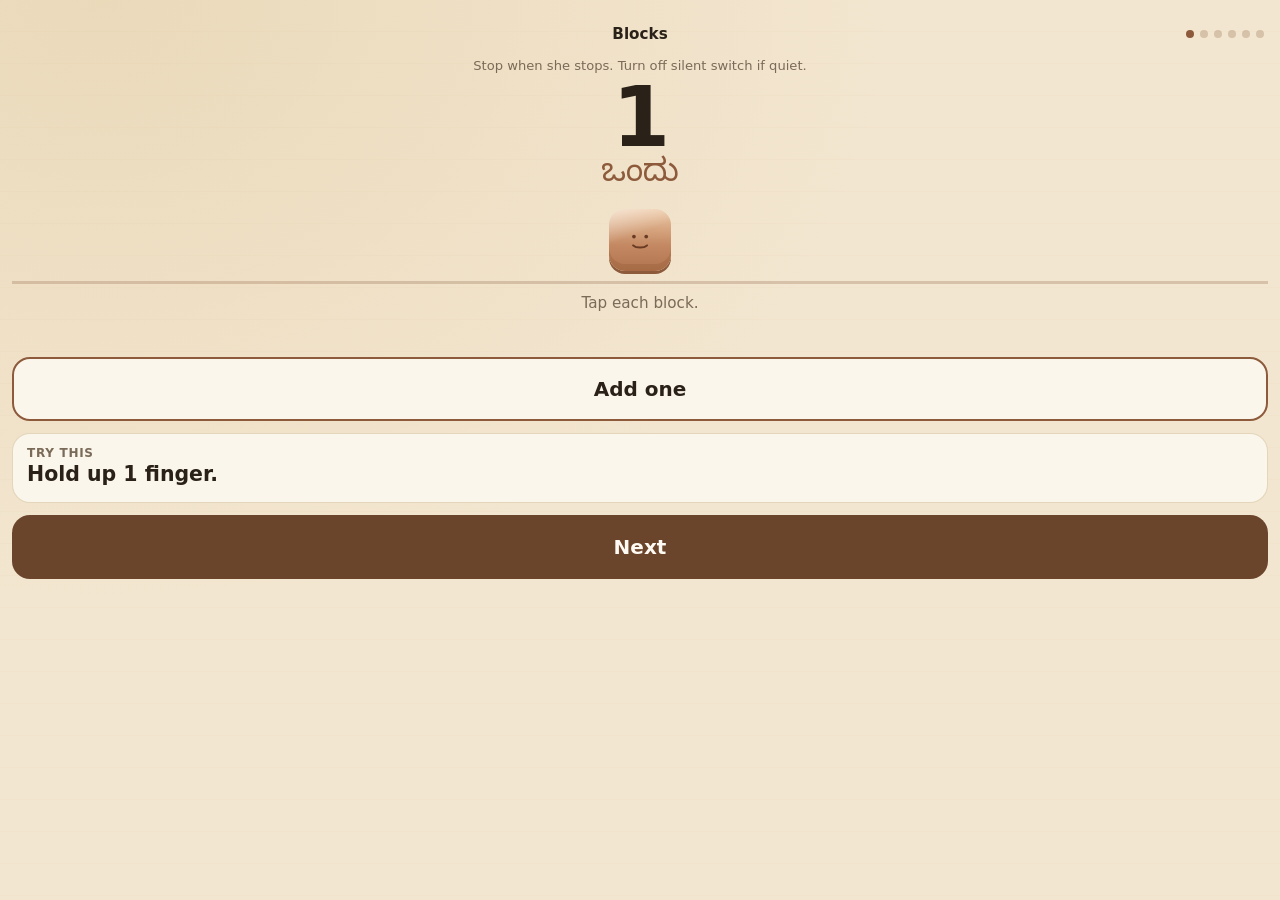
==== blocks.html @ 79385023 "Add a clay-block counting page for numbers 1 to 5. One phone screen per number, with a tap to count," ====
<!DOCTYPE html>
<html lang="en">
<head>
<meta charset="utf-8"/>
<meta name="viewport" content="width=device-width, initial-scale=1, maximum-scale=1, user-scalable=no"/>
<meta name="robots" content="noindex,nofollow"/>
<meta name="color-scheme" content="light"/>
<meta name="theme-color" content="#f3e6d0"/>
<link rel="icon" href="data:image/svg+xml,%3Csvg xmlns='http://www.w3.org/2000/svg' viewBox='0 0 16 16'%3E%3Crect width='16' height='16' rx='3' fill='%23c48962'/%3E%3C/svg%3E"/>
<title>Blocks</title>
<!--
  Kannada words use a subset of Noto Sans Kannada.
  Copyright 2018 Google Inc. All Rights Reserved.
  Licensed under the SIL Open Font License, Version 1.1.
  http://scripts.sil.org/OFL
-->
<style>
@font-face{
  font-family:"Blocks Kannada";
  src:url("[data-uri]") format("woff2");
  font-weight:400;
  font-style:normal;
  font-display:block;
}
:root{
  --paper:#f3e6d0;
  --card:#fbf6eb;
  --ink:#2a2218;
  --muted:#7a6a58;
  --clay:#c48962;
  --clay-deep:#6b442c;
  --edge:#8d5a3c;
  --leaf:#6a8a5c;
  --line:rgba(141,98,68,.28);
}
*{box-sizing:border-box;-webkit-tap-highlight-color:transparent}
html{background:var(--paper)}
html,body{margin:0;color:var(--ink)}
body{
  min-height:100vh;
  min-height:100dvh;
  font-family:ui-rounded,"Avenir Next Rounded","Hiragino Maru Gothic ProN",system-ui,-apple-system,sans-serif;
  background-color:var(--paper);
  background-image:
    radial-gradient(ellipse at 8% 0%,rgba(196,160,86,.18),transparent 48%),
    repeating-linear-gradient(to bottom,transparent 0 31px,rgba(160,120,70,.055) 32px);
  padding:10px 12px calc(12px + env(safe-area-inset-bottom));
  user-select:none;
  -webkit-user-select:none;
}
button{font:inherit;color:inherit;cursor:pointer;touch-action:manipulation}
h1{font-weight:800;letter-spacing:-.03em}
.top{
  display:grid;
  grid-template-columns:1fr auto 1fr;
  align-items:center;
  min-height:48px;
}
.back{
  justify-self:start;
  min-width:48px;
  min-height:48px;
  padding:8px 10px;
  border:0;
  background:transparent;
  color:var(--edge);
  font-weight:800;
  font-size:1.05rem;
  border-radius:12px;
}
.back.is-off{visibility:hidden}
.brand{margin:0;font-size:.95rem;font-weight:800;text-align:center}
.dots{justify-self:end;display:flex;gap:6px;padding-right:4px}
.dots i{
  width:8px;height:8px;border-radius:50%;
  background:rgba(141,98,68,.28);
  display:block;
}
.dots i.on{background:var(--edge)}
.stop{
  margin:0 0 8px;
  text-align:center;
  color:var(--muted);
  font-size:.82rem;
}
.numeral{
  margin:2px 0 0;
  text-align:center;
  font-size:5.2rem;
  line-height:.9;
}
.kannada{
  margin:2px 0 8px;
  text-align:center;
  font-family:"Blocks Kannada","Noto Sans Kannada","Kannada MN",sans-serif;
  font-size:2rem;
  line-height:1.2;
  color:var(--edge);
  min-height:2.4rem;
}
#blocks{
  display:flex;
  flex-wrap:wrap;
  justify-content:center;
  align-items:flex-end;
  gap:6px;
  min-height:80px;
  margin:4px 0 10px;
  padding:4px 0 10px;
  border-bottom:3px solid var(--line);
}
.cube{
  width:62px;
  height:62px;
  padding:0;
  border:0;
  border-radius:16px;
  background:
    linear-gradient(160deg,rgba(255,255,255,.5),transparent 42%),
    linear-gradient(#edc9a6,#c48962 58%,#b0754e);
  box-shadow:inset 0 -7px 0 rgba(110,60,30,.16),0 3px 0 var(--edge);
  color:#6a3b24;
  display:inline-flex;
  align-items:center;
  justify-content:center;
}
.cube:active{transform:translateY(2px)}
.cube.counted{box-shadow:inset 0 -7px 0 rgba(110,60,30,.16),0 3px 0 var(--edge),0 0 0 3px var(--leaf)}
.cube.arrive{animation:settle .22s ease-out}
@keyframes settle{from{transform:translateY(-12px);opacity:.35}}
.seed{width:68%;height:68%;display:block}
.hint,.said,.fact-line,.lead{
  text-align:center;
  margin:0;
}
.hint{color:var(--muted);font-size:.95rem}
.said{
  min-height:1.5em;
  margin:6px 0 10px;
  font-size:1.2rem;
  font-weight:800;
}
.said .kn{
  font-family:"Blocks Kannada","Noto Sans Kannada","Kannada MN",sans-serif;
  font-weight:400;
  color:var(--edge);
}
.slot,.next{
  width:100%;
  min-height:64px;
  border-radius:18px;
  font-size:1.25rem;
  font-weight:800;
}
.slot{
  border:2.5px solid var(--edge);
  background:var(--card);
  margin:0 0 12px;
}
.slot:active,.next:active{transform:scale(.99)}
.world{
  background:var(--card);
  border-radius:18px;
  padding:12px 14px 14px;
  margin:0 0 12px;
  border:1.5px solid rgba(168,130,60,.28);
}
.kicker{
  margin:0 0 2px;
  font-size:.75rem;
  font-weight:800;
  letter-spacing:.06em;
  text-transform:uppercase;
  color:var(--muted);
}
.world-text{
  margin:0;
  font-size:1.28rem;
  font-weight:800;
  line-height:1.25;
}
.next{
  border:0;
  background:var(--clay-deep);
  color:#fffaf3;
  position:sticky;
  bottom:0;
}
.lead{color:var(--muted);font-size:1rem;margin:0 0 6px}
.together-title{
  margin:0 0 4px;
  text-align:center;
  font-size:2rem;
}
.fact{
  background:var(--card);
  border:1.5px solid rgba(168,130,60,.28);
  border-radius:18px;
  padding:8px 10px 10px;
  margin:0 0 10px;
}
.fact-num{
  margin:0;
  text-align:center;
  font-size:1.8rem;
  font-weight:800;
  line-height:1;
}
.piles{
  display:flex;
  align-items:flex-end;
  justify-content:center;
  gap:8px;
  margin-top:6px;
}
.pile{
  min-width:72px;
  min-height:56px;
  padding:8px 10px;
  border-radius:16px;
  border:2px dashed rgba(141,98,68,.5);
  background:transparent;
}
.pile:active{background:rgba(196,160,86,.22)}
.stack{display:flex;flex-direction:column-reverse;align-items:center;gap:4px}
.pile .cube{width:40px;height:40px;border-radius:12px;box-shadow:inset 0 -4px 0 rgba(110,60,30,.16),0 2px 0 var(--edge);pointer-events:none}
.and{font-weight:800;color:var(--muted);padding-bottom:14px}
.fact-line{font-weight:800;margin-top:6px;min-height:1.3em}
.sr{
  position:absolute;
  width:1px;height:1px;
  padding:0;margin:-1px;
  overflow:hidden;
  clip:rect(0 0 0 0);
  white-space:nowrap;
  border:0;
}
@media (max-width:380px){
  .cube{width:52px;height:52px;border-radius:14px}
  .numeral{font-size:4.4rem}
}
@media (prefers-reduced-motion:reduce){
  .cube.arrive{animation:none}
}
</style>
</head>
<body>
<header class="top">
  <button class="back" id="back" type="button">← Back</button>
  <p class="brand">Blocks</p>
  <div class="dots" id="dots" aria-hidden="true"></div>
</header>
<p class="stop">Stop when she stops. Turn off silent switch if quiet.</p>
<main id="stage"></main>
<script>
/* Original clay cubes for this page. One repeated seed mark, earth clay, no names.
   Do not import television number-character names, rainbow colours, songs, or faces. */
(function () {
  'use strict';

  var NUMBERS = [
    { n: 1, en: 'one', kn: 'ಒಂದು', world: 'Hold up 1 finger.' },
    { n: 2, en: 'two', kn: 'ಎರಡು', world: 'Find 2 shoes.' },
    { n: 3, en: 'three', kn: 'ಮೂರು', world: 'Build 3 with your blocks.' },
    { n: 4, en: 'four', kn: 'ನಾಲ್ಕು', world: 'Find 4 spoons.' },
    { n: 5, en: 'five', kn: 'ಐದು', world: 'Clap 5 times.' }
  ];
  var SIX = { en: 'six' };

  var index = 0;
  var six = false;
  var arrived = false;
  var line = '';
  var joined = { 4: false, 5: false };
  var factLine = { 4: '2 and 2', 5: '3 and 2' };
  var pendingKn = '';

  var stage = document.getElementById('stage');
  var backBtn = document.getElementById('back');
  var dots = document.getElementById('dots');

  function knVoice() {
    var synth = window.speechSynthesis;
    if (!synth || !synth.getVoices) return null;
    var list = [];
    try { list = synth.getVoices() || []; } catch (e) { return null; }
    for (var i = 0; i < list.length; i++) {
      var lang = String(list[i].lang || '').toLowerCase();
      if (lang.indexOf('kn') === 0) return list[i];
    }
    return null;
  }

  function say(en, kn) {
    var synth = window.speechSynthesis;
    if (!synth || !en) return;
    try { synth.cancel(); } catch (e) {}
    try {
      var u = new SpeechSynthesisUtterance(en);
      u.lang = 'en-US';
      u.rate = 0.88;
      synth.speak(u);
    } catch (e) {}
    pendingKn = kn || '';
    if (!kn) return;
    var voice = knVoice();
    if (!voice) return;
    pendingKn = '';
    speakKn(kn, voice);
  }

  function speakKn(kn, voice) {
    var synth = window.speechSynthesis;
    if (!synth) return;
    try {
      var k = new SpeechSynthesisUtterance(kn);
      k.lang = voice.lang || 'kn-IN';
      k.rate = 0.85;
      try { k.voice = voice; } catch (e2) {}
      synth.speak(k);
    } catch (e3) {}
  }

  function wordFor(count) {
    if (count >= 1 && count <= 5) return NUMBERS[count - 1];
    if (count === 6) return SIX;
    return null;
  }

  function seed() {
    var ns = 'http://www.w3.org/2000/svg';
    var svg = document.createElementNS(ns, 'svg');
    svg.setAttribute('class', 'seed');
    svg.setAttribute('viewBox', '0 0 48 48');
    svg.setAttribute('aria-hidden', 'true');
    function dot(cx) {
      var c = document.createElementNS(ns, 'circle');
      c.setAttribute('cx', String(cx));
      c.setAttribute('cy', '20');
      c.setAttribute('r', '2.1');
      c.setAttribute('fill', 'currentColor');
      return c;
    }
    var path = document.createElementNS(ns, 'path');
    path.setAttribute('d', 'M16 30c3.4 3.4 12.6 3.4 16 0');
    path.setAttribute('fill', 'none');
    path.setAttribute('stroke', 'currentColor');
    path.setAttribute('stroke-width', '2.2');
    path.setAttribute('stroke-linecap', 'round');
    svg.appendChild(dot(17));
    svg.appendChild(dot(31));
    svg.appendChild(path);
    return svg;
  }

  function cube(asButton, isArrive) {
    var el = document.createElement(asButton ? 'button' : 'span');
    if (asButton) el.type = 'button';
    el.className = 'cube' + (isArrive ? ' arrive' : '');
    el.appendChild(seed());
    if (asButton) el.setAttribute('aria-label', 'Block');
    return el;
  }

  function setSaid(node, text, kn) {
    node.textContent = '';
    node.appendChild(document.createTextNode(text));
    if (kn) {
      node.appendChild(document.createTextNode(' · '));
      var span = document.createElement('span');
      span.className = 'kn';
      span.lang = 'kn';
      span.textContent = kn;
      node.appendChild(span);
    }
  }

  function paintDots() {
    dots.textContent = '';
    for (var i = 0; i < 6; i++) {
      var mark = document.createElement('i');
      if (i === index) mark.className = 'on';
      dots.appendChild(mark);
    }
  }

  function renderNumber() {
    var info = NUMBERS[index];
    var show = six ? 6 : info.n;
    var screen = document.createElement('section');
    screen.id = 'screen-number';
    screen.setAttribute('data-n', String(show));

    var h = document.createElement('h1');
    h.className = 'numeral';
    h.id = 'numeral';
    h.textContent = String(show);
    screen.appendChild(h);

    var kn = document.createElement('p');
    kn.className = 'kannada';
    kn.id = 'kannada';
    kn.lang = 'kn';
    if (!six) kn.textContent = info.kn;
    screen.appendChild(kn);

    var row = document.createElement('div');
    row.id = 'blocks';
    for (var i = 0; i < show; i++) {
      var b = cube(true, arrived && i === show - 1);
      b.addEventListener('click', onBlock);
      row.appendChild(b);
    }
    screen.appendChild(row);
    arrived = false;

    var hint = document.createElement('p');
    hint.className = 'hint';
    hint.id = 'hint';
    hint.textContent = 'Tap each block.';
    screen.appendChild(hint);

    var said = document.createElement('p');
    said.className = 'said';
    said.id = 'said';
    said.setAttribute('aria-live', 'polite');
    said.textContent = line;
    screen.appendChild(said);

    var slot = document.createElement('button');
    slot.className = 'slot';
    slot.id = 'add-one';
    slot.type = 'button';
    if (six) {
      slot.textContent = 'Back to 5';
      slot.addEventListener('click', function () {
        six = false;
        line = '';
        render();
      });
    } else {
      slot.textContent = 'Add one';
      slot.addEventListener('click', onAdd);
    }
    screen.appendChild(slot);

    var world = document.createElement('aside');
    world.className = 'world';
    world.id = 'world';
    var kicker = document.createElement('p');
    kicker.className = 'kicker';
    kicker.textContent = 'Try this';
    var wt = document.createElement('p');
    wt.className = 'world-text';
    wt.id = 'world-text';
    wt.textContent = six ? 'Six is for another day.' : info.world;
    world.appendChild(kicker);
    world.appendChild(wt);
    screen.appendChild(world);

    screen.appendChild(nextButton('Next'));
    stage.appendChild(screen);
  }

  function pile(count) {
    var btn = document.createElement('button');
    btn.type = 'button';
    btn.className = 'pile';
    btn.setAttribute('aria-label', count + (count === 1 ? ' block' : ' blocks'));
    var stack = document.createElement('span');
    stack.className = 'stack';
    for (var i = 0; i < count; i++) stack.appendChild(cube(false, false));
    btn.appendChild(stack);
    return btn;
  }

  function renderFact(total, parts) {
    var section = document.createElement('section');
    section.className = 'fact';
    section.id = 'fact-' + total;
    section.setAttribute('data-total', String(total));
    section.setAttribute('data-joined', joined[total] ? 'true' : 'false');

    var num = document.createElement('p');
    num.className = 'fact-num';
    num.textContent = String(total);
    section.appendChild(num);

    var piles = document.createElement('div');
    piles.className = 'piles';
    if (joined[total]) {
      var one = pile(total);
      one.addEventListener('click', function () { toggleFact(total, parts); });
      piles.appendChild(one);
    } else {
      var left = pile(parts[0]);
      var right = pile(parts[1]);
      var go = function () { toggleFact(total, parts); };
      left.addEventListener('click', go);
      right.addEventListener('click', go);
      var and = document.createElement('span');
      and.className = 'and';
      and.textContent = 'and';
      piles.appendChild(left);
      piles.appendChild(and);
      piles.appendChild(right);
    }
    section.appendChild(piles);

    var lineEl = document.createElement('p');
    lineEl.className = 'fact-line';
    lineEl.textContent = factLine[total];
    section.appendChild(lineEl);
    return section;
  }

  function renderTogether() {
    var screen = document.createElement('section');
    screen.id = 'screen-together';

    var h = document.createElement('h1');
    h.className = 'together-title';
    h.textContent = 'Together';
    screen.appendChild(h);

    var lead = document.createElement('p');
    lead.className = 'lead';
    lead.textContent = 'Tap to join. Tap to split.';
    screen.appendChild(lead);

    screen.appendChild(renderFact(4, [2, 2]));
    screen.appendChild(renderFact(5, [3, 2]));

    var said = document.createElement('p');
    said.className = 'said sr';
    said.id = 'said';
    said.setAttribute('aria-live', 'polite');
    said.textContent = line;
    screen.appendChild(said);

    var next = nextButton('Again');
    screen.appendChild(next);
    stage.appendChild(screen);
  }

  function nextButton(label) {
    var btn = document.createElement('button');
    btn.type = 'button';
    btn.className = 'next';
    btn.id = 'next';
    btn.textContent = label;
    btn.addEventListener('click', onNext);
    return btn;
  }

  function render() {
    stage.textContent = '';
    paintDots();
    backBtn.classList.toggle('is-off', index === 0);
    backBtn.disabled = index === 0;
    if (index < 5) renderNumber();
    else renderTogether();
  }

  function onBlock(ev) {
    var btn = ev.currentTarget;
    var row = document.getElementById('blocks');
    var blocks = row.querySelectorAll('.cube');
    var n = btn.getAttribute('data-count');
    if (!n) {
      var used = 0;
      for (var i = 0; i < blocks.length; i++) if (blocks[i].getAttribute('data-count')) used++;
      n = String(used + 1);
      btn.setAttribute('data-count', n);
      btn.classList.add('counted');
      btn.setAttribute('aria-label', 'Block ' + n);
    }
    var info = wordFor(Number(n));
    if (!info) return;
    var said = document.getElementById('said');
    if (said) setSaid(said, info.en, info.kn || '');
    say(info.en, info.kn || '');
  }

  function onAdd() {
    var info = NUMBERS[index];
    line = info.n + ' and 1 make ' + (info.n + 1);
    if (info.n < 5) {
      index += 1;
      six = false;
      arrived = true;
    } else {
      six = true;
      arrived = true;
    }
    render();
    say(line, '');
  }

  function toggleFact(total, parts) {
    if (joined[total]) {
      joined[total] = false;
      line = total + ' is ' + parts[0] + ' and ' + parts[1];
    } else {
      joined[total] = true;
      line = parts[0] + ' and ' + parts[1] + ' make ' + total;
    }
    factLine[total] = line;
    render();
    say(line, '');
  }

  function onNext() {
    line = '';
    six = false;
    arrived = false;
    if (index < 5) index += 1;
    else {
      index = 0;
      joined[4] = false;
      joined[5] = false;
      factLine[4] = '2 and 2';
      factLine[5] = '3 and 2';
    }
    render();
  }

  backBtn.addEventListener('click', function () {
    if (index === 0) return;
    line = '';
    arrived = false;
    if (index === 4 && six) {
      six = false;
      render();
      return;
    }
    six = false;
    index -= 1;
    render();
  });

  if (window.speechSynthesis && speechSynthesis.getVoices) {
    try { speechSynthesis.getVoices(); } catch (e) {}
    speechSynthesis.addEventListener('voiceschanged', function () {
      try { speechSynthesis.getVoices(); } catch (e) {}
      if (!pendingKn) return;
      var voice = knVoice();
      if (!voice) return;
      var word = pendingKn;
      pendingKn = '';
      speakKn(word, voice);
    });
  }

  render();
})();
</script>
</body>
</html>
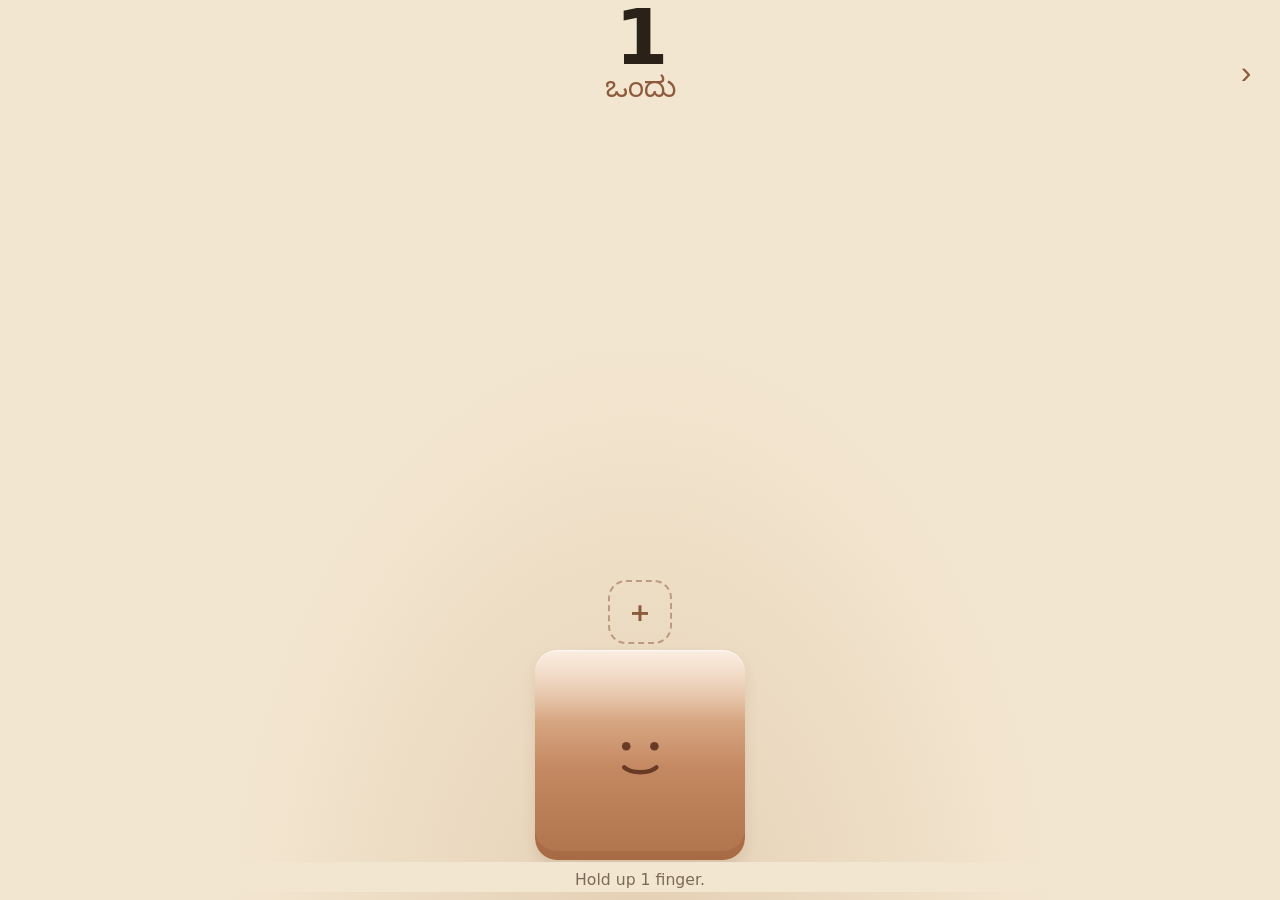
==== commit 66c2695e: "Rebuild the count screen as a tower of blocks. The old screen was a form around small cubes. The num" ====
--- a/blocks.html
+++ b/blocks.html
@@ -2,11 +2,11 @@
 <html lang="en">
 <head>
 <meta charset="utf-8"/>
-<meta name="viewport" content="width=device-width, initial-scale=1, maximum-scale=1, user-scalable=no"/>
+<meta name="viewport" content="width=device-width, initial-scale=1, maximum-scale=1, user-scalable=no, viewport-fit=cover"/>
 <meta name="robots" content="noindex,nofollow"/>
 <meta name="color-scheme" content="light"/>
 <meta name="theme-color" content="#f3e6d0"/>
-<link rel="icon" href="data:image/svg+xml,%3Csvg xmlns='http://www.w3.org/2000/svg' viewBox='0 0 16 16'%3E%3Crect width='16' height='16' rx='3' fill='%23c48962'/%3E%3C/svg%3E"/>
+<link rel="icon" href="data:image/svg+xml,%3Csvg xmlns='http://www.w3.org/2000/svg' viewBox='0 0 16 16'%3E%3Crect width='16' height='16' rx='4' fill='%23c48962'/%3E%3C/svg%3E"/>
 <title>Blocks</title>
 <!--
   Kannada words use a subset of Noto Sans Kannada.
@@ -18,246 +18,226 @@
 @font-face{
   font-family:"Blocks Kannada";
   src:url("[data-uri]") format("woff2");
-  font-weight:400;
-  font-style:normal;
-  font-display:block;
+  font-weight:400;font-style:normal;font-display:block;
 }
 :root{
   --paper:#f3e6d0;
-  --card:#fbf6eb;
   --ink:#2a2218;
   --muted:#7a6a58;
-  --clay:#c48962;
-  --clay-deep:#6b442c;
   --edge:#8d5a3c;
-  --leaf:#6a8a5c;
-  --line:rgba(141,98,68,.28);
+  --leaf:#3f6b45;
+  --ease:cubic-bezier(0.23,1,0.32,1);
 }
 *{box-sizing:border-box;-webkit-tap-highlight-color:transparent}
-html{background:var(--paper)}
-html,body{margin:0;color:var(--ink)}
+html,body{margin:0;height:100%}
 body{
-  min-height:100vh;
   min-height:100dvh;
-  font-family:ui-rounded,"Avenir Next Rounded","Hiragino Maru Gothic ProN",system-ui,-apple-system,sans-serif;
-  background-color:var(--paper);
-  background-image:
-    radial-gradient(ellipse at 8% 0%,rgba(196,160,86,.18),transparent 48%),
-    repeating-linear-gradient(to bottom,transparent 0 31px,rgba(160,120,70,.055) 32px);
-  padding:10px 12px calc(12px + env(safe-area-inset-bottom));
-  user-select:none;
-  -webkit-user-select:none;
-}
-button{font:inherit;color:inherit;cursor:pointer;touch-action:manipulation}
-h1{font-weight:800;letter-spacing:-.03em}
-.top{
+  color:var(--ink);
+  font-family:ui-rounded,"Avenir Next Rounded","Hiragino Maru Gothic ProN",system-ui,sans-serif;
+  background:
+    radial-gradient(ellipse at 50% 108%,rgba(166,112,64,.2),transparent 46%),
+    var(--paper);
+  user-select:none;-webkit-user-select:none;
+  overscroll-behavior:none;
+}
+.app{
+  height:100dvh;
+  display:flex;
+  flex-direction:column;
+  padding:
+    max(6px,env(safe-area-inset-top))
+    max(10px,env(safe-area-inset-right))
+    max(8px,env(safe-area-inset-bottom))
+    max(10px,env(safe-area-inset-left));
+}
+.bar{
   display:grid;
-  grid-template-columns:1fr auto 1fr;
+  grid-template-columns:48px minmax(0,1fr) 48px;
   align-items:center;
-  min-height:48px;
-}
-.back{
-  justify-self:start;
-  min-width:48px;
-  min-height:48px;
-  padding:8px 10px;
-  border:0;
+  flex:none;
+}
+.chev{
+  width:48px;height:48px;
+  border:0;background:transparent;
+  color:var(--edge);
+  font-size:2rem;line-height:1;
+  border-radius:16px;
+  padding:0;
+  transition:transform 140ms var(--ease);
+}
+.chev:active{transform:scale(0.97)}
+.chev.is-off{visibility:hidden}
+.lock{text-align:center;min-width:0}
+.numeral{
+  margin:0;
+  font-size:clamp(3.1rem,13vw,4.8rem);
+  line-height:.84;
+  letter-spacing:-.045em;
+  font-weight:800;
+  font-variant-numeric:tabular-nums;
+}
+.kannada{
+  margin:2px 0 0;
+  min-height:1.45em;
+  font-family:"Blocks Kannada","Noto Sans Kannada","Kannada MN",sans-serif;
+  font-size:clamp(1.35rem,5.4vw,1.8rem);
+  line-height:1.45;
+  color:var(--edge);
+}
+.said{
+  margin:2px 0 0;
+  min-height:1.35em;
+  font-weight:800;
+  font-size:1.02rem;
+  font-family:ui-rounded,"Blocks Kannada","Noto Sans Kannada",sans-serif;
+  font-variant-numeric:tabular-nums;
+}
+#stage{
+  flex:1;
+  min-height:0;
+  display:flex;
+  position:relative;
+  overflow:hidden;
+}
+#screen-number,#screen-together{
+  flex:1;
+  min-height:0;
+  width:100%;
+  display:flex;
+  flex-direction:column;
+  justify-content:flex-end;
+  align-items:center;
+}
+#screen-together{justify-content:center;gap:6px}
+.tower{
+  display:flex;
+  flex-direction:column-reverse;
+  align-items:center;
+  justify-content:flex-start;
+  gap:6px;
+  padding-bottom:2px;
+}
+.tower.row{
+  flex-direction:row;
+  align-items:flex-end;
+  justify-content:center;
+  width:100%;
+}
+.cube{
+  border:0;padding:0;
+  border-radius:22px;
+  color:#6a3b24;
+  display:grid;place-items:center;
+  flex:none;
+  background:
+    linear-gradient(180deg,rgba(255,255,255,.62),transparent 34%),
+    linear-gradient(#f2d2b2,#c48962 56%,#b0734c);
+  box-shadow:
+    inset 0 -9px 0 rgba(110,58,28,.15),
+    inset 0 1px 0 rgba(255,255,255,.7),
+    0 8px 14px rgba(80,40,10,.1);
+  transition:color 160ms ease;
+  touch-action:manipulation;
+}
+.cube.counted{
+  color:var(--leaf);
+  box-shadow:
+    inset 0 0 0 3px var(--leaf),
+    inset 0 -9px 0 rgba(110,58,28,.12),
+    0 8px 14px rgba(80,40,10,.1);
+}
+.cube:active{transform:scale(0.97)}
+.seed{width:46%;height:46%;display:block}
+.ghost{
+  flex:none;
+  width:64px;height:64px;
+  display:grid;place-items:center;
+  border-radius:18px;
+  border:2px dashed rgba(141,90,60,.5);
   background:transparent;
   color:var(--edge);
+  font:inherit;
   font-weight:800;
-  font-size:1.05rem;
-  border-radius:12px;
-}
-.back.is-off{visibility:hidden}
-.brand{margin:0;font-size:.95rem;font-weight:800;text-align:center}
-.dots{justify-self:end;display:flex;gap:6px;padding-right:4px}
-.dots i{
-  width:8px;height:8px;border-radius:50%;
-  background:rgba(141,98,68,.28);
-  display:block;
-}
-.dots i.on{background:var(--edge)}
-.stop{
-  margin:0 0 8px;
+  font-size:1.6rem;
+  padding:0;
+  min-width:48px;min-height:48px;
+  touch-action:manipulation;
+  transition:transform 140ms var(--ease);
+}
+.ghost:active{transform:scale(0.97)}
+.world{
+  flex:none;
+  margin:0;
+  padding:8px 16px 2px;
   text-align:center;
   color:var(--muted);
-  font-size:.82rem;
-}
-.numeral{
-  margin:2px 0 0;
-  text-align:center;
-  font-size:5.2rem;
-  line-height:.9;
-}
-.kannada{
-  margin:2px 0 8px;
-  text-align:center;
-  font-family:"Blocks Kannada","Noto Sans Kannada","Kannada MN",sans-serif;
-  font-size:2rem;
-  line-height:1.2;
-  color:var(--edge);
-  min-height:2.4rem;
-}
-#blocks{
-  display:flex;
-  flex-wrap:wrap;
-  justify-content:center;
-  align-items:flex-end;
-  gap:6px;
-  min-height:80px;
-  margin:4px 0 10px;
-  padding:4px 0 10px;
-  border-bottom:3px solid var(--line);
-}
-.cube{
-  width:62px;
-  height:62px;
-  padding:0;
-  border:0;
-  border-radius:16px;
-  background:
-    linear-gradient(160deg,rgba(255,255,255,.5),transparent 42%),
-    linear-gradient(#edc9a6,#c48962 58%,#b0754e);
-  box-shadow:inset 0 -7px 0 rgba(110,60,30,.16),0 3px 0 var(--edge);
-  color:#6a3b24;
-  display:inline-flex;
-  align-items:center;
-  justify-content:center;
-}
-.cube:active{transform:translateY(2px)}
-.cube.counted{box-shadow:inset 0 -7px 0 rgba(110,60,30,.16),0 3px 0 var(--edge),0 0 0 3px var(--leaf)}
-.cube.arrive{animation:settle .22s ease-out}
-@keyframes settle{from{transform:translateY(-12px);opacity:.35}}
-.seed{width:68%;height:68%;display:block}
-.hint,.said,.fact-line,.lead{
-  text-align:center;
-  margin:0;
-}
-.hint{color:var(--muted);font-size:.95rem}
-.said{
-  min-height:1.5em;
-  margin:6px 0 10px;
-  font-size:1.2rem;
-  font-weight:800;
-}
-.said .kn{
-  font-family:"Blocks Kannada","Noto Sans Kannada","Kannada MN",sans-serif;
-  font-weight:400;
-  color:var(--edge);
-}
-.slot,.next{
-  width:100%;
-  min-height:64px;
-  border-radius:18px;
-  font-size:1.25rem;
-  font-weight:800;
-}
-.slot{
-  border:2.5px solid var(--edge);
-  background:var(--card);
-  margin:0 0 12px;
-}
-.slot:active,.next:active{transform:scale(.99)}
-.world{
-  background:var(--card);
-  border-radius:18px;
-  padding:12px 14px 14px;
-  margin:0 0 12px;
-  border:1.5px solid rgba(168,130,60,.28);
-}
-.kicker{
-  margin:0 0 2px;
-  font-size:.75rem;
-  font-weight:800;
-  letter-spacing:.06em;
-  text-transform:uppercase;
-  color:var(--muted);
-}
-.world-text{
-  margin:0;
-  font-size:1.28rem;
-  font-weight:800;
-  line-height:1.25;
-}
-.next{
-  border:0;
-  background:var(--clay-deep);
-  color:#fffaf3;
-  position:sticky;
-  bottom:0;
-}
-.lead{color:var(--muted);font-size:1rem;margin:0 0 6px}
-.together-title{
-  margin:0 0 4px;
-  text-align:center;
-  font-size:2rem;
-}
-.fact{
-  background:var(--card);
-  border:1.5px solid rgba(168,130,60,.28);
-  border-radius:18px;
-  padding:8px 10px 10px;
-  margin:0 0 10px;
-}
+  font-size:.98rem;
+  line-height:1.3;
+  overflow-wrap:anywhere;
+  background:var(--paper);
+  position:relative;
+  z-index:2;
+}
+.fact{width:min(100%,440px);padding:2px 0}
 .fact-num{
   margin:0;
   text-align:center;
-  font-size:1.8rem;
+  font-size:1.85rem;
   font-weight:800;
+  letter-spacing:-.04em;
   line-height:1;
-}
-.piles{
-  display:flex;
-  align-items:flex-end;
-  justify-content:center;
-  gap:8px;
-  margin-top:6px;
-}
+  font-variant-numeric:tabular-nums;
+}
+.piles{display:flex;align-items:flex-end;justify-content:center;gap:12px;margin-top:6px}
 .pile{
-  min-width:72px;
-  min-height:56px;
-  padding:8px 10px;
-  border-radius:16px;
-  border:2px dashed rgba(141,98,68,.5);
+  min-width:76px;min-height:64px;
+  padding:4px 6px 0;
+  border:0;border-radius:18px;
   background:transparent;
-}
-.pile:active{background:rgba(196,160,86,.22)}
-.stack{display:flex;flex-direction:column-reverse;align-items:center;gap:4px}
-.pile .cube{width:40px;height:40px;border-radius:12px;box-shadow:inset 0 -4px 0 rgba(110,60,30,.16),0 2px 0 var(--edge);pointer-events:none}
-.and{font-weight:800;color:var(--muted);padding-bottom:14px}
-.fact-line{font-weight:800;margin-top:6px;min-height:1.3em}
-.sr{
-  position:absolute;
-  width:1px;height:1px;
-  padding:0;margin:-1px;
-  overflow:hidden;
-  clip:rect(0 0 0 0);
-  white-space:nowrap;
-  border:0;
-}
-@media (max-width:380px){
-  .cube{width:52px;height:52px;border-radius:14px}
-  .numeral{font-size:4.4rem}
+  touch-action:manipulation;
+  transition:transform 140ms var(--ease);
+}
+.pile:active{transform:scale(0.97)}
+.stack{display:flex;flex-direction:column-reverse;align-items:center;gap:5px}
+.pile .cube{width:68px;height:58px;border-radius:16px;pointer-events:none;box-shadow:inset 0 -6px 0 rgba(110,58,28,.14),inset 0 1px 0 rgba(255,255,255,.65),0 6px 10px rgba(80,40,10,.1)}
+.and{font-weight:800;color:var(--muted);align-self:center}
+.fact-line{margin:6px 0 0;text-align:center;font-weight:800;min-height:1.25em;font-variant-numeric:tabular-nums}
+html.land .numeral{font-size:2.4rem}
+html.land .kannada{font-size:1.15rem;min-height:1.2em}
+html.land .said{font-size:.9rem}
+html.land .world{font-size:.85rem;padding-top:2px}
+html.land #screen-together{flex-direction:row;align-items:flex-end;justify-content:center;gap:8px}
+html.land .pile .cube{width:52px;height:44px}
+@media (hover:hover) and (pointer:fine){
+  .chev:hover,.ghost:hover{color:var(--ink)}
 }
 @media (prefers-reduced-motion:reduce){
-  .cube.arrive{animation:none}
+  .chev,.ghost,.pile,.cube{transition:none}
+  .chev:active,.ghost:active,.pile:active,.cube:active{transform:none}
 }
 </style>
 </head>
 <body>
-<header class="top">
-  <button class="back" id="back" type="button">← Back</button>
-  <p class="brand">Blocks</p>
-  <div class="dots" id="dots" aria-hidden="true"></div>
-</header>
-<p class="stop">Stop when she stops. Turn off silent switch if quiet.</p>
-<main id="stage"></main>
+<div class="app">
+  <header class="bar">
+    <button class="chev" id="back" type="button" aria-label="Back">‹</button>
+    <div class="lock">
+      <h1 class="numeral" id="numeral">1</h1>
+      <p class="kannada" id="kannada" lang="kn">ಒಂದು</p>
+      <p class="said" id="said" aria-live="polite"></p>
+    </div>
+    <button class="chev" id="next" type="button" aria-label="Next">›</button>
+  </header>
+  <div id="stage"></div>
+  <p class="world" id="world-text">Hold up 1 finger.</p>
+</div>
 <script>
-/* Original clay cubes for this page. One repeated seed mark, earth clay, no names.
-   Do not import television number-character names, rainbow colours, songs, or faces. */
+/* Clay blocks. One carved seed on every block, earth clay, no names.
+   Original to this page. Do not import television number-character
+   names, rainbow colours, songs, or faces. */
 (function () {
   'use strict';
-
+  var EASE = 'cubic-bezier(0.23, 1, 0.32, 1)';
   var NUMBERS = [
     { n: 1, en: 'one', kn: 'ಒಂದು', world: 'Hold up 1 finger.' },
     { n: 2, en: 'two', kn: 'ಎರಡು', world: 'Find 2 shoes.' },
@@ -266,31 +246,46 @@
     { n: 5, en: 'five', kn: 'ಐದು', world: 'Clap 5 times.' }
   ];
   var SIX = { en: 'six' };
-
   var index = 0;
   var six = false;
-  var arrived = false;
   var line = '';
   var joined = { 4: false, 5: false };
   var factLine = { 4: '2 and 2', 5: '3 and 2' };
   var pendingKn = '';
+  var reduce = window.matchMedia('(prefers-reduced-motion: reduce)').matches;
 
   var stage = document.getElementById('stage');
   var backBtn = document.getElementById('back');
-  var dots = document.getElementById('dots');
+  var nextBtn = document.getElementById('next');
+  var numeral = document.getElementById('numeral');
+  var kannada = document.getElementById('kannada');
+  var said = document.getElementById('said');
+  var world = document.getElementById('world-text');
 
+  function landscape() {
+    return window.innerHeight < 520 && window.innerWidth > window.innerHeight;
+  }
   function knVoice() {
     var synth = window.speechSynthesis;
     if (!synth || !synth.getVoices) return null;
     var list = [];
     try { list = synth.getVoices() || []; } catch (e) { return null; }
     for (var i = 0; i < list.length; i++) {
-      var lang = String(list[i].lang || '').toLowerCase();
-      if (lang.indexOf('kn') === 0) return list[i];
+      if (String(list[i].lang || '').toLowerCase().indexOf('kn') === 0) return list[i];
     }
     return null;
   }
-
+  function speakKn(kn, voice) {
+    var synth = window.speechSynthesis;
+    if (!synth) return;
+    try {
+      var k = new SpeechSynthesisUtterance(kn);
+      k.lang = voice.lang || 'kn-IN';
+      k.rate = 0.85;
+      try { k.voice = voice; } catch (e) {}
+      synth.speak(k);
+    } catch (e2) {}
+  }
   function say(en, kn) {
     var synth = window.speechSynthesis;
     if (!synth || !en) return;
@@ -298,9 +293,9 @@
     try {
       var u = new SpeechSynthesisUtterance(en);
       u.lang = 'en-US';
-      u.rate = 0.88;
+      u.rate = 0.9;
       synth.speak(u);
-    } catch (e) {}
+    } catch (e3) {}
     pendingKn = kn || '';
     if (!kn) return;
     var voice = knVoice();
@@ -308,25 +303,11 @@
     pendingKn = '';
     speakKn(kn, voice);
   }
-
-  function speakKn(kn, voice) {
-    var synth = window.speechSynthesis;
-    if (!synth) return;
-    try {
-      var k = new SpeechSynthesisUtterance(kn);
-      k.lang = voice.lang || 'kn-IN';
-      k.rate = 0.85;
-      try { k.voice = voice; } catch (e2) {}
-      synth.speak(k);
-    } catch (e3) {}
-  }
-
   function wordFor(count) {
     if (count >= 1 && count <= 5) return NUMBERS[count - 1];
     if (count === 6) return SIX;
     return null;
   }
-
   function seed() {
     var ns = 'http://www.w3.org/2000/svg';
     var svg = document.createElementNS(ns, 'svg');
@@ -337,12 +318,12 @@
       var c = document.createElementNS(ns, 'circle');
       c.setAttribute('cx', String(cx));
       c.setAttribute('cy', '20');
-      c.setAttribute('r', '2.1');
+      c.setAttribute('r', '2.15');
       c.setAttribute('fill', 'currentColor');
       return c;
     }
     var path = document.createElementNS(ns, 'path');
-    path.setAttribute('d', 'M16 30c3.4 3.4 12.6 3.4 16 0');
+    path.setAttribute('d', 'M16 30.5c3.4 3.2 12.6 3.2 16 0');
     path.setAttribute('fill', 'none');
     path.setAttribute('stroke', 'currentColor');
     path.setAttribute('stroke-width', '2.2');
@@ -352,116 +333,99 @@
     svg.appendChild(path);
     return svg;
   }
-
-  function cube(asButton, isArrive) {
-    var el = document.createElement(asButton ? 'button' : 'span');
-    if (asButton) el.type = 'button';
-    el.className = 'cube' + (isArrive ? ' arrive' : '');
+  function makeCube(i) {
+    var el = document.createElement('button');
+    el.type = 'button';
+    el.className = 'cube';
+    el.setAttribute('data-i', String(i));
+    el.setAttribute('aria-label', 'Block');
     el.appendChild(seed());
-    if (asButton) el.setAttribute('aria-label', 'Block');
     return el;
   }
-
-  function setSaid(node, text, kn) {
-    node.textContent = '';
-    node.appendChild(document.createTextNode(text));
-    if (kn) {
-      node.appendChild(document.createTextNode(' · '));
-      var span = document.createElement('span');
-      span.className = 'kn';
-      span.lang = 'kn';
-      span.textContent = kn;
-      node.appendChild(span);
-    }
-  }
-
-  function paintDots() {
-    dots.textContent = '';
-    for (var i = 0; i < 6; i++) {
-      var mark = document.createElement('i');
-      if (i === index) mark.className = 'on';
-      dots.appendChild(mark);
-    }
-  }
-
-  function renderNumber() {
-    var info = NUMBERS[index];
-    var show = six ? 6 : info.n;
-    var screen = document.createElement('section');
-    screen.id = 'screen-number';
-    screen.setAttribute('data-n', String(show));
-
-    var h = document.createElement('h1');
-    h.className = 'numeral';
-    h.id = 'numeral';
-    h.textContent = String(show);
-    screen.appendChild(h);
-
-    var kn = document.createElement('p');
-    kn.className = 'kannada';
-    kn.id = 'kannada';
-    kn.lang = 'kn';
-    if (!six) kn.textContent = info.kn;
-    screen.appendChild(kn);
-
-    var row = document.createElement('div');
-    row.id = 'blocks';
-    for (var i = 0; i < show; i++) {
-      var b = cube(true, arrived && i === show - 1);
-      b.addEventListener('click', onBlock);
-      row.appendChild(b);
-    }
-    screen.appendChild(row);
-    arrived = false;
-
-    var hint = document.createElement('p');
-    hint.className = 'hint';
-    hint.id = 'hint';
-    hint.textContent = 'Tap each block.';
-    screen.appendChild(hint);
-
-    var said = document.createElement('p');
-    said.className = 'said';
-    said.id = 'said';
-    said.setAttribute('aria-live', 'polite');
-    said.textContent = line;
-    screen.appendChild(said);
-
-    var slot = document.createElement('button');
-    slot.className = 'slot';
-    slot.id = 'add-one';
-    slot.type = 'button';
-    if (six) {
-      slot.textContent = 'Back to 5';
-      slot.addEventListener('click', function () {
-        six = false;
-        line = '';
-        render();
+  function pop(el) {
+    if (reduce || !el.animate) return;
+    el.getAnimations().forEach(function (a) { a.cancel(); });
+    el.animate([
+      { transform: 'scale(0.96)' },
+      { transform: 'scale(1.035)', offset: 0.42 },
+      { transform: 'scale(1)' }
+    ], { duration: 260, easing: EASE });
+  }
+  function snapshot() {
+    return Array.prototype.map.call(stage.querySelectorAll('#blocks .cube'), function (el) {
+      return { i: el.getAttribute('data-i'), box: el.getBoundingClientRect() };
+    });
+  }
+  function playFlip(prev) {
+    if (reduce || !prev.length) return;
+    var map = {};
+    prev.forEach(function (p) { map[p.i] = p.box; });
+    Array.prototype.forEach.call(stage.querySelectorAll('#blocks .cube'), function (el) {
+      var old = map[el.getAttribute('data-i')];
+      var box = el.getBoundingClientRect();
+      if (!old || !box.width) {
+        el.animate([
+          { transform: 'translateY(14px) scale(0.96)', opacity: 0 },
+          { transform: 'none', opacity: 1 }
+        ], { duration: 240, easing: EASE });
+        return;
+      }
+      var dx = (old.left + old.width / 2) - (box.left + box.width / 2);
+      var dy = (old.top + old.height / 2) - (box.top + box.height / 2);
+      var s = old.width / box.width;
+      if (!isFinite(s) || s <= 0) s = 1;
+      if (Math.abs(dx) < 0.5 && Math.abs(dy) < 0.5 && Math.abs(s - 1) < 0.02) return;
+      el.animate([
+        { transform: 'translate(' + dx + 'px,' + dy + 'px) scale(' + s + ')' },
+        { transform: 'translate(0,0) scale(1)' }
+      ], { duration: 260, easing: EASE });
+    });
+  }
+  function applySize() {
+    document.documentElement.classList.toggle('land', landscape());
+    var screen = document.getElementById('screen-number');
+    var blocks = document.getElementById('blocks');
+    if (!screen || !blocks) return;
+    var cubes = blocks.querySelectorAll('.cube');
+    var n = cubes.length || 1;
+    var gap = 6;
+    var ghostEl = document.getElementById('add-one');
+    var land = landscape();
+    if (land) {
+      blocks.classList.add('row');
+      var gh = 64;
+      var h = Math.max(56, Math.min(screen.clientHeight - 20, 128));
+      var availW = Math.max(48, screen.clientWidth - 12 - gh - gap * n);
+      var w = Math.max(48, Math.min(Math.floor(availW / n), h));
+      Array.prototype.forEach.call(cubes, function (el) {
+        el.style.width = w + 'px';
+        el.style.height = w + 'px';
       });
-    } else {
-      slot.textContent = 'Add one';
-      slot.addEventListener('click', onAdd);
-    }
-    screen.appendChild(slot);
-
-    var world = document.createElement('aside');
-    world.className = 'world';
-    world.id = 'world';
-    var kicker = document.createElement('p');
-    kicker.className = 'kicker';
-    kicker.textContent = 'Try this';
-    var wt = document.createElement('p');
-    wt.className = 'world-text';
-    wt.id = 'world-text';
-    wt.textContent = six ? 'Six is for another day.' : info.world;
-    world.appendChild(kicker);
-    world.appendChild(wt);
-    screen.appendChild(world);
-
-    screen.appendChild(nextButton('Next'));
-    stage.appendChild(screen);
-  }
-
+      if (ghostEl) {
+        var g = Math.max(48, Math.min(64, w));
+        ghostEl.style.width = g + 'px';
+        ghostEl.style.height = g + 'px';
+      }
+      return;
+    }
+    blocks.classList.remove('row');
+    var ghostH = 64;
+    var avail = screen.clientHeight - ghostH - gap * (n + 1) - 8;
+    var side = Math.floor(avail / n);
+    var maxW = Math.min(screen.clientWidth - 28, 210);
+    if (!isFinite(side) || side < 56) side = 56;
+    if (side > maxW) side = maxW;
+    if (side * n > avail && avail > 0) side = Math.max(48, Math.floor(avail / n));
+    var bw = Math.min(Math.round(side * 1.15), maxW);
+    Array.prototype.forEach.call(cubes, function (el) {
+      el.style.width = bw + 'px';
+      el.style.height = side + 'px';
+    });
+    if (ghostEl) {
+      ghostEl.style.width = '64px';
+      ghostEl.style.height = '64px';
+    }
+  }
   function pile(count) {
     var btn = document.createElement('button');
     btn.type = 'button';
@@ -469,134 +433,125 @@
     btn.setAttribute('aria-label', count + (count === 1 ? ' block' : ' blocks'));
     var stack = document.createElement('span');
     stack.className = 'stack';
-    for (var i = 0; i < count; i++) stack.appendChild(cube(false, false));
+    for (var i = 0; i < count; i++) {
+      var c = document.createElement('span');
+      c.className = 'cube';
+      c.appendChild(seed());
+      stack.appendChild(c);
+    }
     btn.appendChild(stack);
     return btn;
   }
-
   function renderFact(total, parts) {
     var section = document.createElement('section');
     section.className = 'fact';
     section.id = 'fact-' + total;
     section.setAttribute('data-total', String(total));
     section.setAttribute('data-joined', joined[total] ? 'true' : 'false');
-
     var num = document.createElement('p');
     num.className = 'fact-num';
     num.textContent = String(total);
     section.appendChild(num);
-
     var piles = document.createElement('div');
     piles.className = 'piles';
     if (joined[total]) {
-      var one = pile(total);
-      one.addEventListener('click', function () { toggleFact(total, parts); });
-      piles.appendChild(one);
+      piles.appendChild(pile(total));
     } else {
-      var left = pile(parts[0]);
-      var right = pile(parts[1]);
-      var go = function () { toggleFact(total, parts); };
-      left.addEventListener('click', go);
-      right.addEventListener('click', go);
+      piles.appendChild(pile(parts[0]));
       var and = document.createElement('span');
       and.className = 'and';
       and.textContent = 'and';
-      piles.appendChild(left);
       piles.appendChild(and);
-      piles.appendChild(right);
+      piles.appendChild(pile(parts[1]));
     }
     section.appendChild(piles);
-
     var lineEl = document.createElement('p');
     lineEl.className = 'fact-line';
+    lineEl.setAttribute('aria-live', 'polite');
     lineEl.textContent = factLine[total];
     section.appendChild(lineEl);
     return section;
   }
-
-  function renderTogether() {
-    var screen = document.createElement('section');
-    screen.id = 'screen-together';
-
-    var h = document.createElement('h1');
-    h.className = 'together-title';
-    h.textContent = 'Together';
-    screen.appendChild(h);
-
-    var lead = document.createElement('p');
-    lead.className = 'lead';
-    lead.textContent = 'Tap to join. Tap to split.';
-    screen.appendChild(lead);
-
-    screen.appendChild(renderFact(4, [2, 2]));
-    screen.appendChild(renderFact(5, [3, 2]));
-
-    var said = document.createElement('p');
-    said.className = 'said sr';
-    said.id = 'said';
-    said.setAttribute('aria-live', 'polite');
-    said.textContent = line;
-    screen.appendChild(said);
-
-    var next = nextButton('Again');
-    screen.appendChild(next);
-    stage.appendChild(screen);
-  }
-
-  function nextButton(label) {
-    var btn = document.createElement('button');
-    btn.type = 'button';
-    btn.className = 'next';
-    btn.id = 'next';
-    btn.textContent = label;
-    btn.addEventListener('click', onNext);
-    return btn;
-  }
-
-  function render() {
-    stage.textContent = '';
-    paintDots();
+  function render(motion) {
+    var prev = motion ? snapshot() : [];
+    var info = NUMBERS[Math.min(index, 4)];
+    var show = six ? 6 : info.n;
+    document.documentElement.classList.toggle('land', landscape());
     backBtn.classList.toggle('is-off', index === 0);
     backBtn.disabled = index === 0;
-    if (index < 5) renderNumber();
-    else renderTogether();
-  }
-
-  function onBlock(ev) {
-    var btn = ev.currentTarget;
-    var row = document.getElementById('blocks');
-    var blocks = row.querySelectorAll('.cube');
+    if (index === 0) backBtn.setAttribute('aria-hidden', 'true');
+    else backBtn.removeAttribute('aria-hidden');
+    nextBtn.textContent = index === 5 ? '↻' : '›';
+    nextBtn.setAttribute('aria-label', index === 5 ? 'Again' : 'Next');
+    stage.textContent = '';
+    if (index < 5) {
+      numeral.textContent = String(show);
+      kannada.textContent = six ? '' : info.kn;
+      said.textContent = line;
+      world.textContent = six ? 'Six is for another day.' : info.world;
+      var screen = document.createElement('div');
+      screen.id = 'screen-number';
+      screen.setAttribute('data-n', String(show));
+      var blocks = document.createElement('div');
+      blocks.id = 'blocks';
+      blocks.className = 'tower';
+      for (var i = 0; i < show; i++) blocks.appendChild(makeCube(i));
+      var ghost = document.createElement('button');
+      ghost.type = 'button';
+      ghost.className = 'ghost';
+      ghost.id = 'add-one';
+      if (six) {
+        ghost.textContent = '5';
+        ghost.setAttribute('aria-label', 'Back to 5');
+      } else {
+        ghost.textContent = '+';
+        ghost.setAttribute('aria-label', 'Add one');
+      }
+      blocks.appendChild(ghost);
+      screen.appendChild(blocks);
+      stage.appendChild(screen);
+      applySize();
+      if (motion) playFlip(prev);
+    } else {
+      numeral.textContent = '';
+      kannada.textContent = '';
+      said.textContent = '';
+      world.textContent = 'Tap to join. Tap to split.';
+      var together = document.createElement('div');
+      together.id = 'screen-together';
+      together.appendChild(renderFact(4, [2, 2]));
+      together.appendChild(renderFact(5, [3, 2]));
+      stage.appendChild(together);
+    }
+  }
+  function onBlock(btn) {
     var n = btn.getAttribute('data-count');
     if (!n) {
-      var used = 0;
-      for (var i = 0; i < blocks.length; i++) if (blocks[i].getAttribute('data-count')) used++;
-      n = String(used + 1);
+      n = String(document.querySelectorAll('#blocks .cube[data-count]').length + 1);
       btn.setAttribute('data-count', n);
       btn.classList.add('counted');
       btn.setAttribute('aria-label', 'Block ' + n);
     }
+    pop(btn);
     var info = wordFor(Number(n));
     if (!info) return;
-    var said = document.getElementById('said');
-    if (said) setSaid(said, info.en, info.kn || '');
+    said.textContent = info.kn ? (info.en + ' · ' + info.kn) : info.en;
     say(info.en, info.kn || '');
   }
-
   function onAdd() {
+    if (six) {
+      six = false;
+      line = '';
+      render(false);
+      return;
+    }
     var info = NUMBERS[index];
     line = info.n + ' and 1 make ' + (info.n + 1);
-    if (info.n < 5) {
-      index += 1;
-      six = false;
-      arrived = true;
-    } else {
-      six = true;
-      arrived = true;
-    }
-    render();
+    if (info.n < 5) index += 1;
+    else six = true;
+    render(true);
     say(line, '');
   }
-
   function toggleFact(total, parts) {
     if (joined[total]) {
       joined[total] = false;
@@ -606,14 +561,14 @@
       line = parts[0] + ' and ' + parts[1] + ' make ' + total;
     }
     factLine[total] = line;
-    render();
+    render(false);
+    var pileEl = document.querySelector('#fact-' + total + ' .pile');
+    if (pileEl) pop(pileEl);
     say(line, '');
   }
-
   function onNext() {
     line = '';
     six = false;
-    arrived = false;
     if (index < 5) index += 1;
     else {
       index = 0;
@@ -622,23 +577,32 @@
       factLine[4] = '2 and 2';
       factLine[5] = '3 and 2';
     }
-    render();
-  }
-
+    render(false);
+  }
+  stage.addEventListener('click', function (e) {
+    if (e.target.closest('#add-one')) { onAdd(); return; }
+    var pileBtn = e.target.closest('.pile');
+    if (pileBtn) {
+      var fact = pileBtn.closest('.fact');
+      var total = Number(fact.getAttribute('data-total'));
+      toggleFact(total, total === 4 ? [2, 2] : [3, 2]);
+      return;
+    }
+    if (index >= 5) return;
+    var cube = e.target.closest('#blocks .cube');
+    if (!cube) cube = document.querySelector('#blocks .cube:not(.counted)');
+    if (cube) onBlock(cube);
+  });
   backBtn.addEventListener('click', function () {
     if (index === 0) return;
     line = '';
-    arrived = false;
-    if (index === 4 && six) {
-      six = false;
-      render();
-      return;
-    }
+    if (index === 4 && six) { six = false; render(false); return; }
     six = false;
     index -= 1;
-    render();
+    render(false);
   });
-
+  nextBtn.addEventListener('click', onNext);
+  window.addEventListener('resize', function () { applySize(); });
   if (window.speechSynthesis && speechSynthesis.getVoices) {
     try { speechSynthesis.getVoices(); } catch (e) {}
     speechSynthesis.addEventListener('voiceschanged', function () {
@@ -651,8 +615,7 @@
       speakKn(word, voice);
     });
   }
-
-  render();
+  render(false);
 })();
 </script>
 </body>
